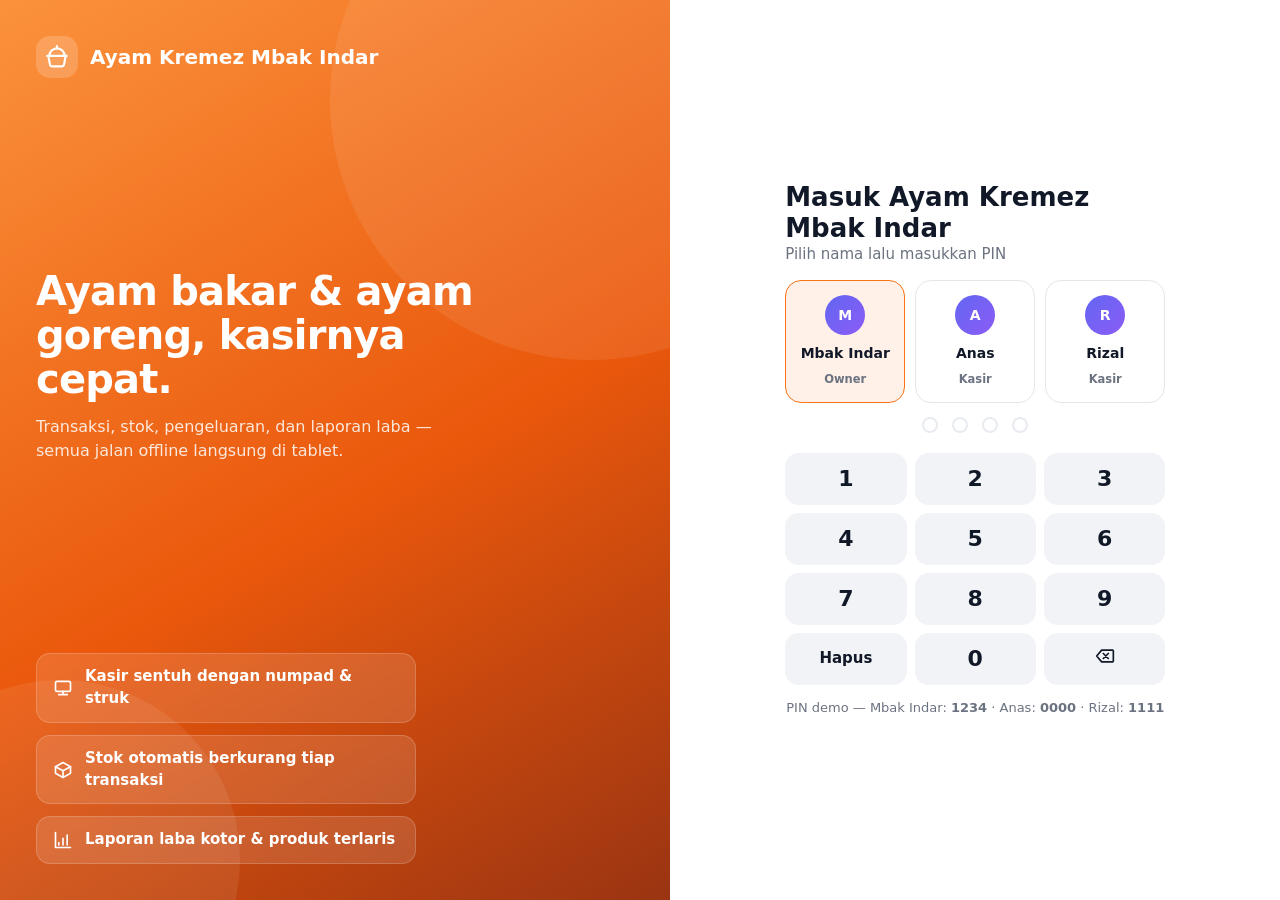
==== index.html @ 28407539 "init commit" ====
<!DOCTYPE html>
<html lang="id">
<head>
  <meta charset="UTF-8">
  <meta name="viewport" content="width=device-width, initial-scale=1, viewport-fit=cover, user-scalable=no">
  <title>Ayam Kremez Mbak Indar — Kasir</title>
  <meta name="description" content="Aplikasi kasir (POS) Ayam Kremez Mbak Indar — transaksi, stok, keuangan, laporan.">
  <meta name="theme-color" content="#ffffff">
  <meta name="mobile-web-app-capable" content="yes">
  <meta name="apple-mobile-web-app-capable" content="yes">
  <meta name="apple-mobile-web-app-status-bar-style" content="default">
  <meta name="apple-mobile-web-app-title" content="Kremez Indar">
  <link rel="manifest" href="manifest.webmanifest">
  <link rel="icon" href="assets/icon.svg" type="image/svg+xml">
  <link rel="apple-touch-icon" href="assets/icon-192.png">
  <link rel="stylesheet" href="css/app.css">
</head>
<body>
  <div id="app"></div>
  <noscript>Aktifkan JavaScript untuk menjalankan WarungKu POS.</noscript>
  <script src="js/ui.js"></script>
  <script src="js/db.js"></script>
  <script src="js/pos.js"></script>
  <script src="js/pages.js"></script>
  <script src="js/app.js"></script>
</body>
</html>
---- css/app.css ----
/* ===========================================================
   WarungKu POS — Tablet-first UI
   =========================================================== */
:root {
  --bg: #f4f5f7;
  --surface: #ffffff;
  --surface-2: #f1f3f6;
  --surface-3: #e8ebf0;
  --border: #e3e6eb;
  --text: #111827;
  --muted: #6b7280;
  --primary: #f97316;
  --primary-600: #ea580c;
  --primary-soft: #fff1e7;
  --on-primary: #ffffff;
  --success: #16a34a;
  --success-soft: #e8f7ee;
  --danger: #dc2626;
  --danger-soft: #fdecec;
  --warning: #d97706;
  --warning-soft: #fef5e6;
  --info: #2563eb;
  --info-soft: #eaf1fe;
  --radius: 16px;
  --radius-sm: 10px;
  --shadow: 0 1px 2px rgba(16,24,40,.04), 0 4px 16px rgba(16,24,40,.06);
  --shadow-lg: 0 24px 64px rgba(16,24,40,.18);
  --rail-w: 92px;
  --cart-w: clamp(320px, 31vw, 420px);
  --font: "Inter", "Segoe UI", system-ui, -apple-system, Roboto, "Helvetica Neue", Arial, sans-serif;
  color-scheme: light;
}
[data-theme="dark"] {
  --bg: #0b0d12;
  --surface: #14171e;
  --surface-2: #1b1f28;
  --surface-3: #242935;
  --border: #272c37;
  --text: #e8eaef;
  --muted: #8d95a8;
  --primary-soft: rgba(249,115,22,.15);
  --success-soft: rgba(22,163,74,.16);
  --danger-soft: rgba(220,38,38,.16);
  --warning-soft: rgba(217,119,6,.16);
  --info-soft: rgba(37,99,235,.18);
  --shadow: 0 1px 2px rgba(0,0,0,.3), 0 4px 16px rgba(0,0,0,.25);
  --shadow-lg: 0 24px 64px rgba(0,0,0,.55);
  color-scheme: dark;
}

* { box-sizing: border-box; margin: 0; padding: 0; }
html, body { height: 100%; }
body {
  font-family: var(--font);
  background: var(--bg);
  color: var(--text);
  font-size: 15px;
  line-height: 1.45;
  -webkit-font-smoothing: antialiased;
  -webkit-tap-highlight-color: transparent;
  overscroll-behavior: none;
  overflow: hidden;
}
button, input, select, textarea { font: inherit; color: inherit; }
button { cursor: pointer; border: 0; background: none; touch-action: manipulation; user-select: none; -webkit-user-select: none; }
button:disabled { cursor: not-allowed; opacity: .5; }
svg.i { width: 20px; height: 20px; flex: none; stroke: currentColor; fill: none; stroke-width: 2; stroke-linecap: round; stroke-linejoin: round; }
.hidden { display: none !important; }
.show-sm { display: none !important; }
.muted { color: var(--muted); }
.num { font-variant-numeric: tabular-nums; }
.grow { flex: 1; min-width: 0; }
.row { display: flex; align-items: center; gap: 10px; }
.between { justify-content: space-between; }
.wrap { flex-wrap: wrap; }
.stack { display: flex; flex-direction: column; gap: 12px; }
.truncate { white-space: nowrap; overflow: hidden; text-overflow: ellipsis; }
::-webkit-scrollbar { width: 8px; height: 8px; }
::-webkit-scrollbar-thumb { background: var(--surface-3); border-radius: 8px; }

/* ---------- Buttons ---------- */
.btn {
  display: inline-flex; align-items: center; justify-content: center; gap: 8px;
  min-height: 46px; padding: 0 18px; border-radius: 12px;
  font-weight: 600; font-size: 15px; white-space: nowrap;
  background: var(--surface-2); color: var(--text);
  transition: background .15s, transform .08s, box-shadow .15s;
}
.btn:active:not(:disabled) { transform: scale(.97); }
.btn:hover:not(:disabled) { background: var(--surface-3); }
.btn-primary { background: var(--primary); color: var(--on-primary); box-shadow: 0 6px 18px rgba(249,115,22,.3); }
.btn-primary:hover:not(:disabled) { background: var(--primary-600); }
.btn-danger { background: var(--danger-soft); color: var(--danger); }
.btn-danger:hover:not(:disabled) { background: var(--danger); color: #fff; }
.btn-ghost { background: transparent; }
.btn-outline { background: transparent; border: 1.5px solid var(--border); }
.btn-lg { min-height: 58px; font-size: 17px; border-radius: 14px; }
.btn-sm { min-height: 36px; padding: 0 12px; font-size: 13px; border-radius: 10px; }
.btn-block { width: 100%; }
.icon-btn {
  width: 44px; height: 44px; border-radius: 12px; display: inline-grid; place-items: center;
  background: var(--surface-2); color: var(--text); flex: none;
}
.icon-btn:hover { background: var(--surface-3); }
.icon-btn.sm { width: 34px; height: 34px; border-radius: 10px; }
.icon-btn.sm svg.i { width: 16px; height: 16px; }

/* ---------- Forms ---------- */
.field { display: flex; flex-direction: column; gap: 6px; }
.field > label { font-size: 13px; font-weight: 600; color: var(--muted); }
.input, select.input, textarea.input {
  width: 100%; min-height: 48px; padding: 10px 14px;
  border: 1.5px solid var(--border); border-radius: 12px;
  background: var(--surface); outline: none; transition: border-color .15s, box-shadow .15s;
}
textarea.input { min-height: 84px; resize: vertical; }
.input:focus { border-color: var(--primary); box-shadow: 0 0 0 4px var(--primary-soft); }
.input-icon { position: relative; }
.input-icon > svg.i { position: absolute; left: 14px; top: 50%; transform: translateY(-50%); color: var(--muted); pointer-events: none; }
.input-icon > .input { padding-left: 44px; }
.grid-2 { display: grid; grid-template-columns: 1fr 1fr; gap: 14px; }
.switch { display: flex; align-items: center; justify-content: space-between; gap: 12px; min-height: 48px; cursor: pointer; }
.switch input { appearance: none; width: 48px; height: 28px; border-radius: 99px; background: var(--surface-3); position: relative; transition: background .2s; flex: none; cursor: pointer; }
.switch input::after { content: ""; position: absolute; top: 3px; left: 3px; width: 22px; height: 22px; border-radius: 50%; background: #fff; box-shadow: 0 1px 3px rgba(0,0,0,.3); transition: transform .2s; }
.switch input:checked { background: var(--primary); }
.switch input:checked::after { transform: translateX(20px); }

.seg { display: inline-flex; background: var(--surface-2); padding: 4px; border-radius: 12px; gap: 4px; }
.seg button { min-height: 38px; padding: 0 14px; border-radius: 9px; font-weight: 600; font-size: 14px; color: var(--muted); }
.seg button.active { background: var(--surface); color: var(--text); box-shadow: var(--shadow); }

/* ---------- Badges / chips ---------- */
.badge { display: inline-flex; align-items: center; gap: 4px; padding: 3px 9px; border-radius: 99px; font-size: 12px; font-weight: 700; background: var(--surface-2); color: var(--muted); }
.badge.success { background: var(--success-soft); color: var(--success); }
.badge.danger { background: var(--danger-soft); color: var(--danger); }
.badge.warning { background: var(--warning-soft); color: var(--warning); }
.badge.info { background: var(--info-soft); color: var(--info); }
.badge.primary { background: var(--primary-soft); color: var(--primary-600); }
.chips { display: flex; gap: 8px; overflow-x: auto; scrollbar-width: none; padding-bottom: 2px; }
.chips::-webkit-scrollbar { display: none; }
.catalog .chips { -webkit-mask-image: linear-gradient(90deg, #000 calc(100% - 28px), transparent); mask-image: linear-gradient(90deg, #000 calc(100% - 28px), transparent); padding-right: 24px; }
.chip { min-height: 40px; padding: 0 16px; border-radius: 99px; background: var(--surface); border: 1.5px solid var(--border); font-weight: 600; font-size: 14px; white-space: nowrap; color: var(--muted); }
.chip.active { background: var(--text); border-color: var(--text); color: var(--surface); }

/* ---------- App shell ---------- */
.app { display: grid; grid-template-columns: var(--rail-w) 1fr; height: 100vh; height: 100dvh; }
.rail {
  background: var(--surface); border-right: 1px solid var(--border);
  display: flex; flex-direction: column; align-items: center; padding: 14px 0; gap: 6px;
  padding-left: env(safe-area-inset-left);
}
.rail-logo { width: 48px; height: 48px; border-radius: 14px; background: linear-gradient(135deg, #fb923c, #ea580c); display: grid; place-items: center; color: #fff; margin-bottom: 14px; box-shadow: 0 8px 20px rgba(234,88,12,.35); }
.rail-logo svg.i { width: 26px; height: 26px; }
.rail-nav { display: flex; flex-direction: column; gap: 4px; flex: 1; width: 100%; padding: 0 10px; }
.rail-item {
  display: flex; flex-direction: column; align-items: center; gap: 4px;
  padding: 10px 4px; border-radius: 14px; color: var(--muted); font-size: 11.5px; font-weight: 600;
  transition: background .15s, color .15s;
}
.rail-item svg.i { width: 23px; height: 23px; }
.rail-item:hover { background: var(--surface-2); color: var(--text); }
.rail-item.active { background: var(--primary-soft); color: var(--primary-600); }
.rail-bottom { display: flex; flex-direction: column; gap: 6px; align-items: center; }
.avatar { width: 40px; height: 40px; border-radius: 50%; display: grid; place-items: center; font-weight: 800; color: #fff; background: linear-gradient(135deg, #6366f1, #8b5cf6); flex: none; }

.main { display: flex; flex-direction: column; min-width: 0; min-height: 0; }
.topbar {
  height: 68px; flex: none; display: flex; align-items: center; gap: 14px; padding: 0 24px;
  background: var(--surface); border-bottom: 1px solid var(--border);
}
.topbar h1 { font-size: 20px; font-weight: 800; letter-spacing: -.01em; }
.topbar .sub { font-size: 13px; color: var(--muted); }
.net-pill { display: inline-flex; align-items: center; gap: 6px; font-size: 12px; font-weight: 700; padding: 6px 10px; border-radius: 99px; background: var(--success-soft); color: var(--success); }
.net-pill::before { content: ""; width: 7px; height: 7px; border-radius: 50%; background: currentColor; }
.net-pill.off { background: var(--warning-soft); color: var(--warning); }
.view { flex: 1; min-height: 0; overflow: auto; padding: 24px; -webkit-overflow-scrolling: touch; }
.view.flush { padding: 0; overflow: hidden; }
.page-in { animation: pageIn .22s ease; }
@keyframes pageIn { from { opacity: 0; transform: translateY(6px); } to { opacity: 1; transform: none; } }

/* ---------- Cards ---------- */
.card { background: var(--surface); border: 1px solid var(--border); border-radius: var(--radius); padding: 20px; }
.card-title { font-weight: 800; font-size: 16px; margin-bottom: 14px; display: flex; align-items: center; justify-content: space-between; gap: 10px; }
.kpis { display: grid; grid-template-columns: repeat(4, minmax(0,1fr)); gap: 16px; margin-bottom: 16px; }
.kpi { background: var(--surface); border: 1px solid var(--border); border-radius: var(--radius); padding: 18px; display: flex; flex-direction: column; gap: 8px; }
.kpi .kpi-icon { width: 40px; height: 40px; border-radius: 12px; display: grid; place-items: center; }
.kpi .kpi-label { font-size: 13px; color: var(--muted); font-weight: 600; }
.kpi .kpi-value { font-size: 23px; font-weight: 800; letter-spacing: -.02em; }
.tone-primary { background: var(--primary-soft); color: var(--primary-600); }
.tone-success { background: var(--success-soft); color: var(--success); }
.tone-info { background: var(--info-soft); color: var(--info); }
.tone-warning { background: var(--warning-soft); color: var(--warning); }
.tone-danger { background: var(--danger-soft); color: var(--danger); }
.grid-main { display: grid; grid-template-columns: minmax(0, 1.6fr) minmax(0, 1fr); gap: 16px; }
.toolbar { display: flex; gap: 12px; align-items: center; flex-wrap: wrap; margin-bottom: 16px; }

/* ---------- Lists / tables ---------- */
.list { display: flex; flex-direction: column; }
.list-item { display: flex; align-items: center; gap: 12px; padding: 12px 4px; border-bottom: 1px solid var(--border); }
.list-item:last-child { border-bottom: 0; }
.list-item.tap { cursor: pointer; border-radius: 12px; padding: 12px; }
.list-item.tap:hover { background: var(--surface-2); }
.emoji-box { width: 44px; height: 44px; border-radius: 12px; background: var(--surface-2); display: grid; place-items: center; font-size: 24px; flex: none; }
.table-wrap { overflow-x: auto; border: 1px solid var(--border); border-radius: var(--radius); background: var(--surface); }
table.table { width: 100%; border-collapse: collapse; font-size: 14px; }
.table th { text-align: left; font-size: 12px; text-transform: uppercase; letter-spacing: .04em; color: var(--muted); font-weight: 700; padding: 12px 16px; background: var(--surface-2); white-space: nowrap; }
.table td { padding: 12px 16px; border-top: 1px solid var(--border); vertical-align: middle; }
.table tr.tap { cursor: pointer; }
.table tr.tap:hover td { background: var(--surface-2); }
.text-right { text-align: right !important; }
.empty { text-align: center; padding: 48px 20px; color: var(--muted); display: flex; flex-direction: column; align-items: center; gap: 8px; }
.empty .em { font-size: 44px; }
.empty b { color: var(--text); font-size: 16px; }

/* ---------- Chart ---------- */
.chart { width: 100%; height: 240px; display: block; }
.chart .bar { fill: var(--primary); opacity: .85; transition: opacity .15s; }
.chart .bar:hover { opacity: 1; }
.chart .axis { fill: var(--muted); font-size: 11px; }
.chart .gridline { stroke: var(--border); stroke-dasharray: 3 4; }
.hbar { height: 8px; background: var(--surface-2); border-radius: 99px; overflow: hidden; }
.hbar > span { display: block; height: 100%; background: var(--primary); border-radius: 99px; }

/* ===========================================================
   POS
   =========================================================== */
.pos { display: grid; grid-template-columns: minmax(0,1fr) var(--cart-w); height: 100%; }
.catalog { display: flex; flex-direction: column; min-height: 0; padding: 18px 20px 0; gap: 14px; }
.catalog-head { display: flex; gap: 10px; align-items: center; }
.product-grid {
  flex: 1; min-height: 0; overflow-y: auto; padding-bottom: 20px; overscroll-behavior: contain;
  display: grid; grid-template-columns: repeat(auto-fill, minmax(var(--card-min, 150px), 1fr)); gap: var(--gap, 12px); align-content: start;
}
.pcard {
  position: relative; text-align: left; background: var(--surface); border: 1.5px solid var(--border);
  border-radius: 18px; padding: 12px; display: flex; flex-direction: column; gap: 4px;
  transition: border-color .15s, transform .08s, box-shadow .15s;
}
.pcard > * { flex-shrink: 0; }
.pcard:hover { border-color: var(--primary); box-shadow: var(--shadow); }
.pcard:active { transform: scale(.97); }
.pcard .p-emoji { width: 100%; height: var(--emoji-h, 78px); border-radius: 12px; background: var(--surface-2); display: grid; place-items: center; font-size: var(--emoji-fs, 44px); margin-bottom: 6px; line-height: 1; }
.pcard .p-name { font-weight: 700; font-size: var(--pname-fs, 15px); line-height: 1.25; min-height: 2.5em; display: -webkit-box; -webkit-line-clamp: 2; -webkit-box-orient: vertical; overflow: hidden; }
.pcard .p-price { font-weight: 800; font-size: var(--price-fs, 16px); color: var(--primary-600); margin-top: auto; }
.pcard .p-stock { font-size: 12.5px; color: var(--muted); font-weight: 500; }
.pcard .p-stock.low { color: var(--warning); font-weight: 700; }
.pcard .p-qty { position: absolute; top: 10px; right: 10px; min-width: 30px; height: 30px; padding: 0 8px; border-radius: 99px; background: var(--primary); color: #fff; font-weight: 800; display: grid; place-items: center; font-size: 14px; box-shadow: 0 4px 12px rgba(249,115,22,.4); }
.pcard.soldout { opacity: .45; pointer-events: none; }
.pcard.soldout::after { content: "HABIS"; position: absolute; top: calc(var(--emoji-h, 78px) / 2); left: 50%; transform: translateX(-50%) rotate(-8deg); background: var(--danger); color: #fff; font-weight: 800; font-size: 13px; padding: 4px 12px; border-radius: 8px; letter-spacing: .08em; }

.cart { background: var(--surface); border-left: 1px solid var(--border); display: flex; flex-direction: column; min-height: 0; }
.cart-head { padding: 16px 18px 12px; border-bottom: 1px solid var(--border); display: flex; flex-direction: column; gap: 12px; }
.cart-list { flex: 1; min-height: 0; overflow-y: auto; padding: 8px 12px; }
.citem { display: grid; grid-template-columns: minmax(0,1fr) auto minmax(64px, auto); align-items: center; gap: 8px; padding: 8px 4px; border-bottom: 1px dashed var(--border); }
.citem:last-child { border-bottom: 0; }
.citem .c-info { text-align: left; min-width: 0; padding: 4px 2px; border-radius: 8px; }
.citem .c-info:active { background: var(--surface-2); }
.citem .c-name { font-weight: 700; font-size: 14.5px; line-height: 1.25; overflow: hidden; text-overflow: ellipsis; display: -webkit-box; -webkit-line-clamp: 2; -webkit-box-orient: vertical; }
.citem .c-price { font-size: 12.5px; color: var(--muted); white-space: nowrap; overflow: hidden; text-overflow: ellipsis; }
.citem .c-note { color: var(--primary-600); font-weight: 600; }
.citem .c-note svg.i { width: 12px; height: 12px; vertical-align: -1px; }
.citem .c-addnote { opacity: .7; }
.citem .c-total { font-weight: 800; text-align: right; font-size: 14.5px; white-space: nowrap; }
.stepper { display: inline-flex; align-items: center; background: var(--surface-2); border-radius: 12px; padding: 3px; }
.stepper button { width: 38px; height: 38px; border-radius: 9px; display: grid; place-items: center; }
.stepper button:hover { background: var(--surface); }
.stepper button.del { color: var(--danger); }
.sheet-handle { display: none; }
.stepper span { min-width: 28px; text-align: center; font-weight: 800; }
.cart-foot { border-top: 1px solid var(--border); padding: 14px 18px calc(16px + env(safe-area-inset-bottom)); display: flex; flex-direction: column; gap: 10px; background: var(--surface); }
.sumrow { display: flex; justify-content: space-between; font-size: 14px; color: var(--muted); }
.sumrow b { color: var(--text); font-weight: 700; }
.sumrow.total { font-size: 20px; color: var(--text); font-weight: 800; padding-top: 6px; border-top: 1px dashed var(--border); }
.sumrow.total b { font-weight: 800; color: var(--primary-600); }
.cart-actions { display: grid; grid-template-columns: auto auto minmax(0, 1fr); gap: 8px; }
.cart-actions .btn-primary { min-width: 0; padding: 0 14px; }
.pay-btn { flex-direction: column; justify-content: center; gap: 0; line-height: 1.15; }
.pay-btn span { font-weight: 600; opacity: .9; font-size: 12.5px; }
.pay-btn b { font-weight: 800; white-space: nowrap; font-size: 18px; }
.cart-bar { display: none; }
.cart-scrim { display: none; }
.sheet-close { display: none; }
.catalog, .cart { min-width: 0; }

/* ---------- Payment ---------- */
.pay-total { text-align: center; padding: 14px; border-radius: 14px; background: var(--primary-soft); }
.pay-total .lbl { font-size: 13px; font-weight: 700; color: var(--primary-600); }
.pay-total .val { font-size: 34px; font-weight: 900; letter-spacing: -.02em; color: var(--primary-600); }
.methods { display: grid; grid-template-columns: repeat(4, 1fr); gap: 8px; }
.method { min-height: 64px; border-radius: 14px; border: 1.5px solid var(--border); display: flex; flex-direction: column; align-items: center; justify-content: center; gap: 4px; font-weight: 700; font-size: 13px; color: var(--muted); }
.method.active { border-color: var(--primary); background: var(--primary-soft); color: var(--primary-600); }
.cash-display { font-size: 28px; font-weight: 800; text-align: right; padding: 12px 16px; border-radius: 14px; border: 1.5px solid var(--border); background: var(--surface-2); min-height: 62px; }
.quick { display: grid; grid-template-columns: repeat(2, 1fr); gap: 8px; }
.quick .btn.active { border-color: var(--primary); background: var(--primary-soft); color: var(--primary-600); }
.numpad { display: grid; grid-template-columns: repeat(3, 1fr); gap: 8px; }
.numpad button { min-height: 58px; border-radius: 14px; background: var(--surface-2); font-size: 22px; font-weight: 700; }
.numpad button:hover { background: var(--surface-3); }
.numpad button:active { transform: scale(.96); }
.change { display: flex; justify-content: space-between; align-items: center; padding: 12px 16px; border-radius: 14px; font-weight: 800; font-size: 17px; background: var(--success-soft); color: var(--success); }
.change.short { background: var(--danger-soft); color: var(--danger); }
.pay-grid { display: grid; grid-template-columns: 1fr 1fr; gap: 18px; }

/* ---------- Receipt ---------- */
.receipt { font-family: "Courier New", ui-monospace, monospace; font-size: 13px; background: #fff; color: #111; padding: 18px; border-radius: 12px; border: 1px dashed #cfd4dc; max-width: 340px; margin: 0 auto; }
.receipt .c { text-align: center; }
.receipt hr { border: 0; border-top: 1px dashed #999; margin: 8px 0; }
.receipt .r { display: flex; justify-content: space-between; gap: 8px; }
.receipt .big { font-size: 15px; font-weight: 700; }
.receipt .void-stamp { text-align: center; color: #dc2626; font-weight: 900; font-size: 20px; border: 3px solid #dc2626; padding: 4px; margin: 8px 0; letter-spacing: .2em; }

/* ---------- Modal ---------- */
.modal-backdrop { position: fixed; inset: 0; background: rgba(10,12,18,.5); backdrop-filter: blur(3px); display: grid; place-items: center; z-index: 100; padding: 20px; animation: fade .15s ease; }
.modal { background: var(--surface); border-radius: 22px; box-shadow: var(--shadow-lg); width: 100%; max-width: 520px; max-height: calc(100dvh - 40px); display: flex; flex-direction: column; animation: pop .2s cubic-bezier(.2,.9,.3,1.2); }
.modal.lg { max-width: 820px; }
.modal.sm { max-width: 400px; }
.modal-head { display: flex; align-items: center; justify-content: space-between; padding: 18px 20px 6px; gap: 12px; }
.modal-head h3 { font-size: 18px; font-weight: 800; }
.modal-body { padding: 14px 20px; overflow-y: auto; }
.modal-foot { display: flex; gap: 10px; justify-content: flex-end; padding: 12px 20px 20px; }
.modal-foot .btn { min-width: 120px; }
@keyframes fade { from { opacity: 0; } }
@keyframes pop { from { opacity: 0; transform: scale(.95) translateY(10px); } }

/* ---------- Toast ---------- */
.toasts { position: fixed; top: 16px; left: 50%; transform: translateX(-50%); z-index: 200; display: flex; flex-direction: column; gap: 8px; align-items: center; pointer-events: none; }
.toast { pointer-events: auto; display: flex; align-items: center; gap: 10px; padding: 12px 18px; border-radius: 14px; background: #111827; color: #fff; font-weight: 600; font-size: 14px; box-shadow: var(--shadow-lg); animation: toastIn .25s ease; max-width: 90vw; }
.toast.success svg.i { color: #4ade80; }
.toast.error svg.i { color: #f87171; }
.toast.warning svg.i { color: #fbbf24; }
.toast.out { animation: toastOut .2s ease forwards; }
@keyframes toastIn { from { opacity: 0; transform: translateY(-12px); } }
@keyframes toastOut { to { opacity: 0; transform: translateY(-12px); } }

/* ===========================================================
   Login / lock screen
   =========================================================== */
.login { height: 100vh; height: 100dvh; display: grid; grid-template-columns: 1.1fr 1fr; }
.login-hero { position: relative; overflow: hidden; background: linear-gradient(150deg, #fb923c 0%, #ea580c 55%, #9a3412 100%); color: #fff; padding: 48px; display: flex; flex-direction: column; justify-content: space-between; }
.login-hero::before, .login-hero::after { content: ""; position: absolute; border-radius: 50%; background: rgba(255,255,255,.08); }
.login-hero::before { width: 520px; height: 520px; right: -180px; top: -160px; }
.login-hero::after { width: 360px; height: 360px; left: -120px; bottom: -140px; }
.login-hero > * { position: relative; }
.login-hero h2 { font-size: 40px; line-height: 1.1; font-weight: 900; letter-spacing: -.02em; max-width: 460px; }
.login-hero p { opacity: .85; max-width: 420px; margin-top: 14px; font-size: 16px; }
.hero-feats { display: flex; flex-direction: column; gap: 12px; }
.hero-feat { display: flex; align-items: center; gap: 12px; background: rgba(255,255,255,.12); border: 1px solid rgba(255,255,255,.18); padding: 12px 16px; border-radius: 14px; max-width: 380px; font-weight: 600; backdrop-filter: blur(6px); }
.login-panel { display: grid; place-items: center; padding: 32px; background: var(--surface); overflow-y: auto; }
.login-box { width: 100%; max-width: 380px; display: flex; flex-direction: column; gap: 20px; }
.user-pick { display: grid; grid-template-columns: repeat(auto-fill, minmax(104px, 1fr)); gap: 10px; }
.user-opt { display: flex; flex-direction: column; align-items: center; gap: 8px; padding: 14px 8px; border-radius: 16px; border: 1.5px solid var(--border); font-weight: 700; font-size: 14px; }
.user-opt small { font-weight: 600; color: var(--muted); font-size: 11.5px; text-transform: capitalize; }
.user-opt.active { border-color: var(--primary); background: var(--primary-soft); }
.pin-dots { display: flex; justify-content: center; gap: 14px; height: 22px; }
.pin-dots span { width: 16px; height: 16px; border-radius: 50%; border: 2px solid var(--surface-3); transition: all .15s; }
.pin-dots span.on { background: var(--primary); border-color: var(--primary); transform: scale(1.1); }
.pin-dots.shake { animation: shake .4s; }
@keyframes shake { 25% { transform: translateX(-10px); } 75% { transform: translateX(10px); } }

/* ===========================================================
   Responsive
   =========================================================== */
@media (max-width: 1180px) {
  .hide-md { display: none !important; }
  .kpis { grid-template-columns: repeat(2, minmax(0,1fr)); }
}

/* ---------- Tablet landscape (fullscreen POS) ----------
   Order matters: general -> width tiers -> height tiers (later wins) */
@media (min-width: 720px) and (orientation: landscape) {
  :root { --rail-w: 84px; }
  .topbar { height: 60px; padding: 0 20px; }
  .topbar h1 { font-size: 19px; }
  .catalog { padding: 14px 16px 0; gap: 12px; }
  .catalog-head .input { min-height: 46px; }
  .chip { min-height: 42px; padding: 0 18px; font-size: 14.5px; }
  .rail-item { padding: 10px 2px; }
  .login-hero { padding: 36px; }
  .login-hero h2 { font-size: clamp(28px, 3.4vw, 40px); }
  .cart-actions .btn:not(.btn-primary) { padding: 0 12px; }
}
/* width tier: compact (small tablets / Windows scaling) */
@media (min-width: 720px) and (max-width: 1180px) and (orientation: landscape) {
  :root { --rail-w: 76px; --cart-w: clamp(290px, 31vw, 350px); --card-min: 128px; --emoji-h: 58px; --emoji-fs: 34px; --pname-fs: 14px; --price-fs: 15px; --gap: 10px; }
  .rail-item { font-size: 10.5px; }
  .topbar .sub { display: none; }
  .cart-actions .btn:not(.btn-primary) { width: 52px; padding: 0; }
  .pay-grid { gap: 14px; }
  .methods .method { min-height: 56px; }
}
/* width tier: big screens */
@media (min-width: 1400px) {
  :root { --card-min: 175px; --emoji-h: 92px; --emoji-fs: 52px; --pname-fs: 16px; --price-fs: 17px; --gap: 14px; }
}
/* height tier: typical tablets (<= 900px tall: 1280x800, 1340x800, 1024x768, 1194x834) */
@media (orientation: landscape) and (max-height: 900px) {
  :root { --emoji-h: 52px; --emoji-fs: 34px; --gap: 10px; }
  .pcard { padding: 10px; gap: 3px; }
  .pcard .p-emoji { margin-bottom: 4px; }
  .rail { gap: 2px; padding-top: 10px; }
  .rail-logo { width: 42px; height: 42px; margin-bottom: 8px; }
  .rail-item { padding: 8px 2px; font-size: 11px; }
  .rail-item svg.i { width: 21px; height: 21px; }
  .cart-head { padding: 12px 16px 10px; gap: 10px; }
  .cart-head .seg button { min-height: 36px; }
  .cart-head .input { min-height: 40px !important; }
  .cart-foot { padding: 10px 16px calc(12px + env(safe-area-inset-bottom)); gap: 7px; }
  .sumrow.total { font-size: 18px; }
  .btn-lg { min-height: 54px; }
  .citem { padding: 7px 4px; }
  .login-panel { padding: 20px; }
  .login-box { gap: 14px; }
  .numpad button { min-height: 52px; }
  .modal-body { padding: 10px 20px; }
  .pay-total .val { font-size: 28px; }
}
/* height tier: short (<= 660px tall, e.g. 960x600 / 1024x600) */
@media (orientation: landscape) and (max-height: 660px) {
  :root { --emoji-h: 40px; --emoji-fs: 28px; }
  .pcard { gap: 2px; padding: 8px 10px; }
  .pcard .p-name { min-height: 0; -webkit-line-clamp: 1; display: block; white-space: nowrap; text-overflow: ellipsis; }
  .topbar { height: 52px; }
  .catalog { padding-top: 10px; gap: 8px; }
  .catalog-head .input, .catalog-head .btn { min-height: 42px; }
  .chip { min-height: 36px; }
  .cart-head { gap: 8px; padding: 10px 14px 8px; }
  .sumrow { font-size: 13px; }
  .sumrow.total { font-size: 16px; }
  .btn-lg { min-height: 48px; font-size: 16px; }
  .rail-item span { font-size: 10px; }
  .numpad button { min-height: 44px; font-size: 19px; }
  .pay-total { padding: 8px; }
  .pay-total .val { font-size: 24px; }
  .modal-head { padding-top: 12px; }
  .modal-foot { padding: 8px 20px 12px; }
}

/* Touch devices: hide scrollbars, bigger hit areas */
@media (pointer: coarse) {
  .product-grid, .cart-list, .view { scrollbar-width: none; }
  .product-grid::-webkit-scrollbar, .cart-list::-webkit-scrollbar, .view::-webkit-scrollbar { display: none; }
  .pcard:hover { border-color: var(--border); box-shadow: none; }
  .pcard:active { border-color: var(--primary); }
  .stepper button { width: 42px; height: 42px; }
}

/* Portrait tablet / narrow: cart becomes bottom sheet */
@media (max-width: 719px), (orientation: portrait) and (max-width: 1100px) {
  .pos { grid-template-columns: 1fr; position: relative; }
  .catalog { padding-bottom: 88px; }
  .cart { position: fixed; z-index: 60; left: 0; right: 0; bottom: 0; height: 88dvh; border-left: 0; border-radius: 24px 24px 0 0; box-shadow: var(--shadow-lg); transform: translateY(105%); transition: transform .28s cubic-bezier(.2,.8,.2,1); }
  .cart.open { transform: none; }
  .sheet-close { display: inline-grid; }
  .sheet-handle { display: block; width: 44px; height: 5px; border-radius: 99px; background: var(--surface-3); margin: -6px auto 2px; }
  .cart { height: auto; max-height: 88dvh; }
  .cart-list { flex: 0 1 auto; }
  .cart-scrim { display: block; position: fixed; inset: 0; background: rgba(10,12,18,.45); z-index: 55; opacity: 0; pointer-events: none; transition: opacity .2s; }
  .cart-scrim.show { opacity: 1; pointer-events: auto; }
  .cart-bar { display: flex; position: fixed; z-index: 50; left: calc(var(--rail-w) + 16px); right: 16px; bottom: calc(16px + env(safe-area-inset-bottom)); min-height: 64px; border-radius: 18px; background: var(--primary); color: #fff; align-items: center; justify-content: space-between; padding: 0 20px; font-weight: 800; box-shadow: 0 12px 30px rgba(234,88,12,.4); }
  .grid-main { grid-template-columns: 1fr; }
  .login { grid-template-columns: 1fr; }
  .login-hero { display: none; }
  .pay-grid { grid-template-columns: 1fr; }
}
/* Phone: rail → bottom nav */
@media (max-width: 640px) {
  :root { --rail-w: 0px; }
  .app { grid-template-columns: minmax(0, 1fr); grid-template-rows: minmax(0, 1fr) auto; }
  .main { grid-row: 1; }
  .rail { grid-row: 2; min-width: 0; overflow: hidden; flex-direction: row; padding: 6px 6px calc(6px + env(safe-area-inset-bottom)); border-right: 0; border-top: 1px solid var(--border); }
  .rail-logo, .rail-bottom { display: none; }
  .rail-nav { flex-direction: row; padding: 0; overflow-x: auto; min-width: 0; scrollbar-width: none; }
  .rail-item { flex: 1 0 56px; min-width: 56px; padding: 8px 2px; font-size: 11px; }
  .topbar { padding: 0 14px; height: 60px; }
  .view { padding: 14px; }
  .kpis { gap: 10px; }
  .kpi .kpi-value { font-size: 18px; }
  .grid-2 { grid-template-columns: 1fr; }
  .cart-bar { left: 12px; right: 12px; bottom: calc(80px + env(safe-area-inset-bottom)); }
  .catalog { padding: 12px 12px 90px; }
  .product-grid { grid-template-columns: repeat(auto-fill, minmax(130px, 1fr)); gap: 10px; }
  .methods { grid-template-columns: repeat(2, 1fr); }
  .modal-backdrop { padding: 0; place-items: end stretch; }
  .modal { border-radius: 22px 22px 0 0; max-height: 92dvh; max-width: none !important; }
  .hide-sm { display: none !important; }
  .show-sm { display: grid !important; }
}

/* ---------- Print (receipt only) ---------- */
#print-area { display: none; }
@media print {
  @page { size: 58mm auto; margin: 2mm; }
  body { background: #fff; overflow: visible; }
  body > *:not(#print-area) { display: none !important; }
  #print-area { display: block !important; }
  #print-area .receipt { border: 0; padding: 0; max-width: none; font-size: 11px; }
}
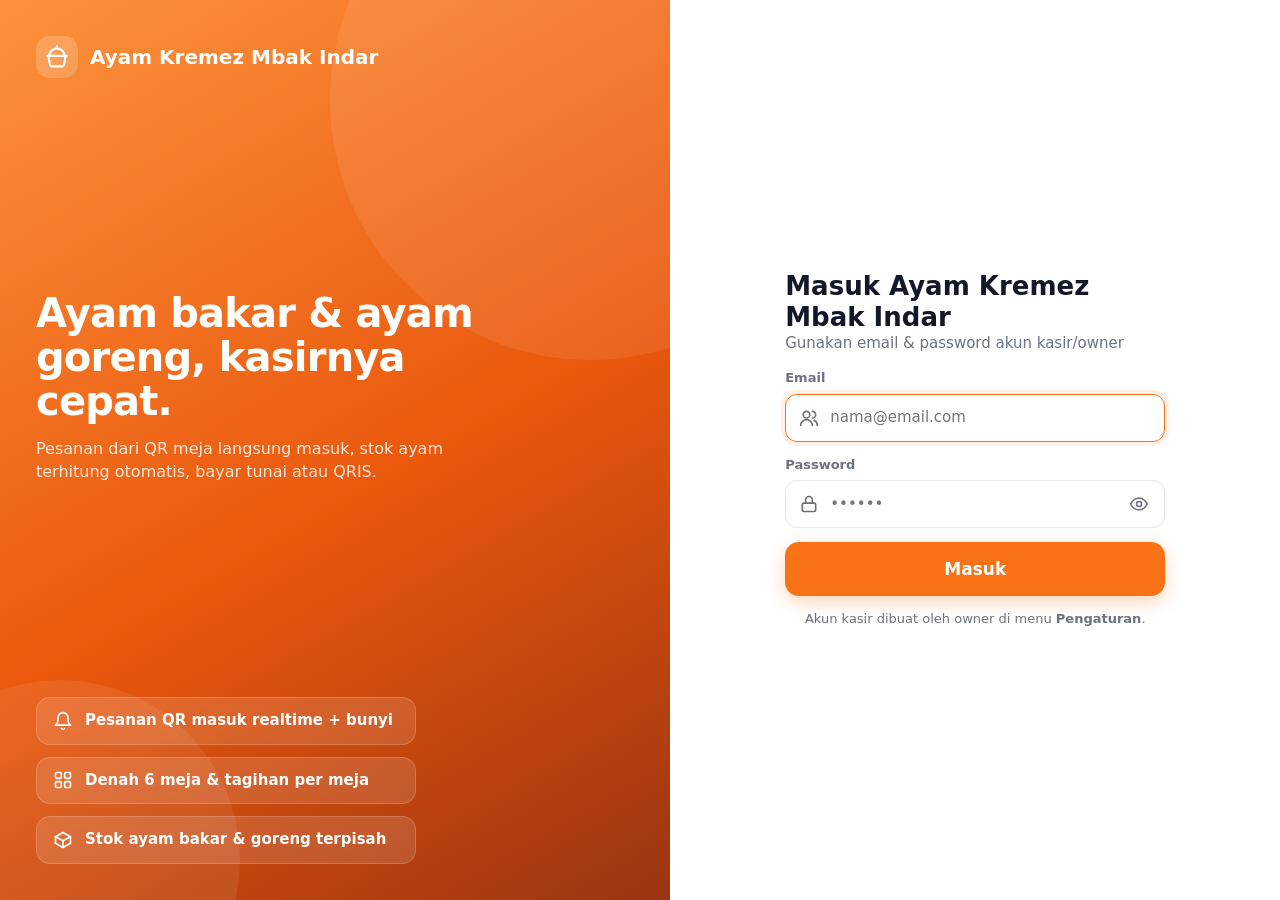
==== commit e3b6f172: "feat: online POS with Supabase — QR table ordering, kitchen queue, 6 tables, separate chicken stock," ====
--- a/index.html
+++ b/index.html
@@ -4,7 +4,7 @@
   <meta charset="UTF-8">
   <meta name="viewport" content="width=device-width, initial-scale=1, viewport-fit=cover, user-scalable=no">
   <title>Ayam Kremez Mbak Indar — Kasir</title>
-  <meta name="description" content="Aplikasi kasir (POS) Ayam Kremez Mbak Indar — transaksi, stok, keuangan, laporan.">
+  <meta name="description" content="Aplikasi kasir (POS) Ayam Kremez Mbak Indar — pesanan QR, meja, stok, keuangan, laporan.">
   <meta name="theme-color" content="#ffffff">
   <meta name="mobile-web-app-capable" content="yes">
   <meta name="apple-mobile-web-app-capable" content="yes">
@@ -13,15 +13,20 @@
   <link rel="manifest" href="manifest.webmanifest">
   <link rel="icon" href="assets/icon.svg" type="image/svg+xml">
   <link rel="apple-touch-icon" href="assets/icon-192.png">
+  <link rel="preconnect" href="https://qqthpckefdtmvkauboiv.supabase.co" crossorigin>
   <link rel="stylesheet" href="css/app.css">
 </head>
 <body>
   <div id="app"></div>
-  <noscript>Aktifkan JavaScript untuk menjalankan WarungKu POS.</noscript>
+  <noscript>Aktifkan JavaScript untuk menjalankan aplikasi kasir.</noscript>
+  <script src="vendor/supabase.js"></script>
+  <script src="vendor/qrcode.js"></script>
+  <script src="js/config.js"></script>
   <script src="js/ui.js"></script>
+  <script src="js/pages.js"></script>
   <script src="js/db.js"></script>
+  <script src="js/orders.js"></script>
   <script src="js/pos.js"></script>
-  <script src="js/pages.js"></script>
   <script src="js/app.js"></script>
 </body>
 </html>
--- a/css/app.css
+++ b/css/app.css
@@ -485,12 +485,145 @@
   .show-sm { display: grid !important; }
 }
 
+/* ===========================================================
+   v2 — Pesanan, Meja, Stok, QR, misc
+   =========================================================== */
+.btn-success { background: var(--success); color: #fff; box-shadow: 0 6px 18px rgba(22,163,74,.28); }
+.btn-success:hover:not(:disabled) { background: #15803d; }
+a.btn { text-decoration: none; }
+.loading { display: grid; place-items: center; padding: 60px 0; }
+.spinner { width: 34px; height: 34px; border-radius: 50%; border: 4px solid var(--primary-soft); border-top-color: var(--primary); animation: spin .8s linear infinite; }
+@keyframes spin { to { transform: rotate(360deg); } }
+.boot { height: 100vh; height: 100dvh; display: grid; place-content: center; justify-items: center; gap: 22px; }
+.section-h { font-size: 15px; font-weight: 800; margin: 22px 0 10px; display: flex; align-items: center; gap: 8px; }
+.warn-line { margin-top: 12px; padding: 10px 12px; border-radius: 12px; background: var(--warning-soft); color: var(--warning); font-weight: 600; font-size: 13.5px; display: flex; gap: 8px; align-items: center; }
+
+/* rail badge */
+.rail-item { position: relative; }
+.rail-badge { position: absolute; top: 4px; right: 10px; min-width: 20px; height: 20px; padding: 0 5px; border-radius: 99px; background: var(--danger); color: #fff; font-size: 11.5px; font-weight: 800; display: grid; place-items: center; box-shadow: 0 0 0 2px var(--surface); animation: badgePulse 1.6s infinite; }
+@keyframes badgePulse { 50% { transform: scale(1.12); } }
+
+/* topbar pills */
+.qr-pill { display: inline-flex; align-items: center; gap: 6px; font-size: 12.5px; font-weight: 700; padding: 7px 12px; border-radius: 99px; min-height: 36px; }
+.qr-pill svg.i { width: 16px; height: 16px; }
+.qr-pill.on { background: var(--success-soft); color: var(--success); }
+.qr-pill.off { background: var(--danger-soft); color: var(--danger); }
+.net-pill.wait { background: var(--info-soft); color: var(--info); }
+
+/* password eye */
+.input-icon .pw-eye { position: absolute; right: 8px; top: 50%; transform: translateY(-50%); width: 36px; height: 36px; border-radius: 10px; display: grid; place-items: center; color: var(--muted); }
+.input-icon .pw-eye svg.i { position: static; transform: none; }
+
+/* ---------- Pesanan ---------- */
+.orders-layout { display: grid; grid-template-columns: minmax(0, 1fr) 300px; gap: 16px; align-items: start; }
+.order-board { display: grid; grid-template-columns: repeat(auto-fill, minmax(260px, 1fr)); gap: 12px; }
+.ocard { background: var(--surface); border: 1.5px solid var(--border); border-radius: var(--radius); display: flex; flex-direction: column; overflow: hidden; animation: pageIn .25s ease; }
+.ocard.st-new { border-color: var(--warning); box-shadow: 0 0 0 3px var(--warning-soft); }
+.ocard.st-preparing { border-color: var(--info); }
+.ocard.st-served { opacity: .8; }
+.ocard-h { display: flex; gap: 10px; align-items: center; padding: 12px 14px; border-bottom: 1px dashed var(--border); }
+.ocode { font-size: 20px; font-weight: 900; letter-spacing: -.02em; color: var(--primary-600); min-width: 52px; }
+.oplace { font-weight: 800; display: flex; align-items: center; gap: 6px; }
+.oplace svg.i { width: 16px; height: 16px; }
+.oitems { padding: 10px 14px; display: flex; flex-direction: column; gap: 6px; flex: 1; }
+.oitem { display: flex; gap: 10px; font-size: 15px; }
+.oitem b { min-width: 28px; color: var(--primary-600); }
+.oitem.done { text-decoration: line-through; color: var(--muted); }
+.onote { font-size: 13px; color: var(--warning); font-weight: 600; display: flex; align-items: center; gap: 4px; }
+.onote svg.i { width: 13px; height: 13px; }
+.ocard-f { padding: 10px 14px 14px; display: flex; flex-direction: column; gap: 10px; background: var(--surface-2); }
+.kitchen { position: sticky; top: 0; }
+.kq-n { font-size: 22px; font-weight: 900; color: var(--primary-600); min-width: 36px; text-align: right; }
+.stock-mini { display: grid; grid-template-columns: 1fr 1fr; gap: 6px; }
+.sm-cell { display: flex; justify-content: space-between; align-items: center; padding: 8px 10px; border-radius: 10px; background: var(--surface-2); font-size: 12.5px; font-weight: 600; }
+.sm-cell b { font-size: 16px; }
+.sm-cell.warning { background: var(--warning-soft); color: var(--warning); }
+.sm-cell.danger { background: var(--danger-soft); color: var(--danger); }
+
+/* ---------- Meja ---------- */
+.legend { display: flex; gap: 14px; flex-wrap: wrap; font-size: 13px; color: var(--muted); font-weight: 600; }
+.legend span { display: inline-flex; align-items: center; gap: 6px; }
+.dot { width: 12px; height: 12px; border-radius: 4px; display: inline-block; }
+.dot.t-empty { background: var(--surface-3); } .dot.t-new { background: var(--warning); } .dot.t-prep { background: var(--info); } .dot.t-bill { background: var(--success); }
+.table-grid { display: grid; grid-template-columns: repeat(3, minmax(0, 1fr)); gap: 14px; }
+.tcard { position: relative; text-align: left; min-height: 150px; border-radius: 20px; padding: 16px; background: var(--surface); border: 2px solid var(--border); display: flex; flex-direction: column; gap: 4px; transition: transform .08s; }
+.tcard:active { transform: scale(.98); }
+.tno { font-size: 15px; color: var(--muted); font-weight: 700; }
+.tno b { font-size: 30px; color: var(--text); font-weight: 900; margin-left: 2px; }
+.ttotal { font-size: 22px; font-weight: 900; margin-top: auto; }
+.tsub { font-size: 13px; font-weight: 600; }
+.tsince { font-size: 12px; }
+.tstate { position: absolute; top: 14px; right: 14px; font-size: 12.5px; font-weight: 800; padding: 4px 10px; border-radius: 99px; }
+.tcard.t-empty { border-style: dashed; background: transparent; }
+.tcard.t-new { border-color: var(--warning); background: var(--warning-soft); animation: tblink 1.4s infinite; }
+.tcard.t-new .tstate { background: var(--warning); color: #fff; }
+@keyframes tblink { 50% { box-shadow: 0 0 0 6px rgba(217,119,6,.18); } }
+.tcard.t-prep { border-color: var(--info); background: var(--info-soft); }
+.tcard.t-prep .tstate { background: var(--info); color: #fff; }
+.tcard.t-bill { border-color: var(--success); background: var(--success-soft); }
+.tcard.t-bill .tstate { background: var(--success); color: #fff; }
+.bill-order { padding: 10px 0; border-bottom: 1px dashed var(--border); }
+.bill-line { display: flex; justify-content: space-between; gap: 10px; font-size: 14.5px; padding: 3px 0 0 6px; }
+.target-pill { display: flex; align-items: center; gap: 8px; padding: 8px 12px; border-radius: 12px; background: var(--info-soft); color: var(--info); font-weight: 700; font-size: 13.5px; }
+.target-pill .btn { margin-left: auto; min-height: 30px; }
+
+/* ---------- Kasir extras ---------- */
+.pcard.maxed { opacity: .6; }
+.so-toggle { float: right; font-size: 11px; font-weight: 700; color: var(--muted); padding: 2px 6px; border-radius: 6px; background: var(--surface-2); }
+.so-toggle:hover { color: var(--danger); }
+.pcard.soldout { pointer-events: auto; }
+.pcard.soldout .so-toggle { color: var(--success); background: var(--success-soft); }
+.methods.two { grid-template-columns: 1fr 1fr; }
+.methods.two .method { min-height: 72px; font-size: 15px; }
+.qris-box { display: flex; flex-direction: column; align-items: center; gap: 10px; }
+.qris-box img { width: 100%; max-width: 300px; aspect-ratio: 1; object-fit: contain; border-radius: 16px; background: #fff; border: 1px solid var(--border); }
+.qris-amt { font-size: 20px; } .qris-amt b { color: var(--primary-600); font-size: 26px; }
+
+/* ---------- Stok ---------- */
+.stock-grid { display: grid; grid-template-columns: repeat(3, minmax(0, 1fr)); gap: 14px; }
+.scard { background: var(--surface); border: 1.5px solid var(--border); border-radius: var(--radius); padding: 16px; display: flex; flex-direction: column; gap: 10px; }
+.scard.warning { border-color: var(--warning); }
+.scard.danger { border-color: var(--danger); background: var(--danger-soft); }
+.sval { font-size: 40px; font-weight: 900; letter-spacing: -.03em; line-height: 1; }
+.sval small { font-size: 14px; color: var(--muted); font-weight: 600; letter-spacing: 0; }
+
+/* ---------- Pengaturan / QR ---------- */
+.qris-thumb { width: 110px; height: 110px; border-radius: 14px; background: var(--surface-2); display: grid; place-items: center; overflow: hidden; flex: none; color: var(--muted); }
+.qris-thumb img { width: 100%; height: 100%; object-fit: contain; background: #fff; }
+.qris-thumb svg.i { width: 36px; height: 36px; }
+.qr-grid { display: grid; grid-template-columns: repeat(3, minmax(0, 1fr)); gap: 10px; }
+.qr-cell { display: flex; flex-direction: column; align-items: center; gap: 4px; padding: 10px; border-radius: 14px; background: var(--surface-2); }
+.qr-img { width: 100%; max-width: 120px; background: #fff; border-radius: 8px; padding: 4px; }
+.qr-img svg { width: 100%; height: auto; display: block; }
+
+@media (max-width: 1180px) {
+  .orders-layout { grid-template-columns: minmax(0, 1fr) 260px; }
+}
+@media (max-width: 900px) {
+  .orders-layout { grid-template-columns: 1fr; }
+  .kitchen { position: static; }
+  .stock-grid { grid-template-columns: 1fr 1fr; }
+}
+@media (max-width: 640px) {
+  .table-grid { grid-template-columns: 1fr 1fr; }
+  .stock-grid { grid-template-columns: 1fr; }
+  .qr-grid { grid-template-columns: 1fr 1fr; }
+  .qr-pill span { display: none; }
+}
+
 /* ---------- Print (receipt only) ---------- */
 #print-area { display: none; }
 @media print {
-  @page { size: 58mm auto; margin: 2mm; }
   body { background: #fff; overflow: visible; }
   body > *:not(#print-area) { display: none !important; }
   #print-area { display: block !important; }
   #print-area .receipt { border: 0; padding: 0; max-width: none; font-size: 11px; }
-}
+  /* QR meja: A4, 2 kolom */
+  #print-area.print-qr { width: 100%; }
+  .qr-print { display: grid; grid-template-columns: 1fr 1fr; gap: 10mm; }
+  .qr-card { border: 2px dashed #999; border-radius: 6mm; padding: 6mm; text-align: center; break-inside: avoid; font-family: Arial, sans-serif; color: #111; }
+  .qp-store { font-size: 13pt; font-weight: 700; }
+  .qp-no { font-size: 28pt; font-weight: 900; color: #ea580c; margin: 2mm 0; }
+  .qp-img svg { width: 60mm; height: 60mm; }
+  .qp-hint { font-size: 10pt; margin-top: 2mm; }
+}
